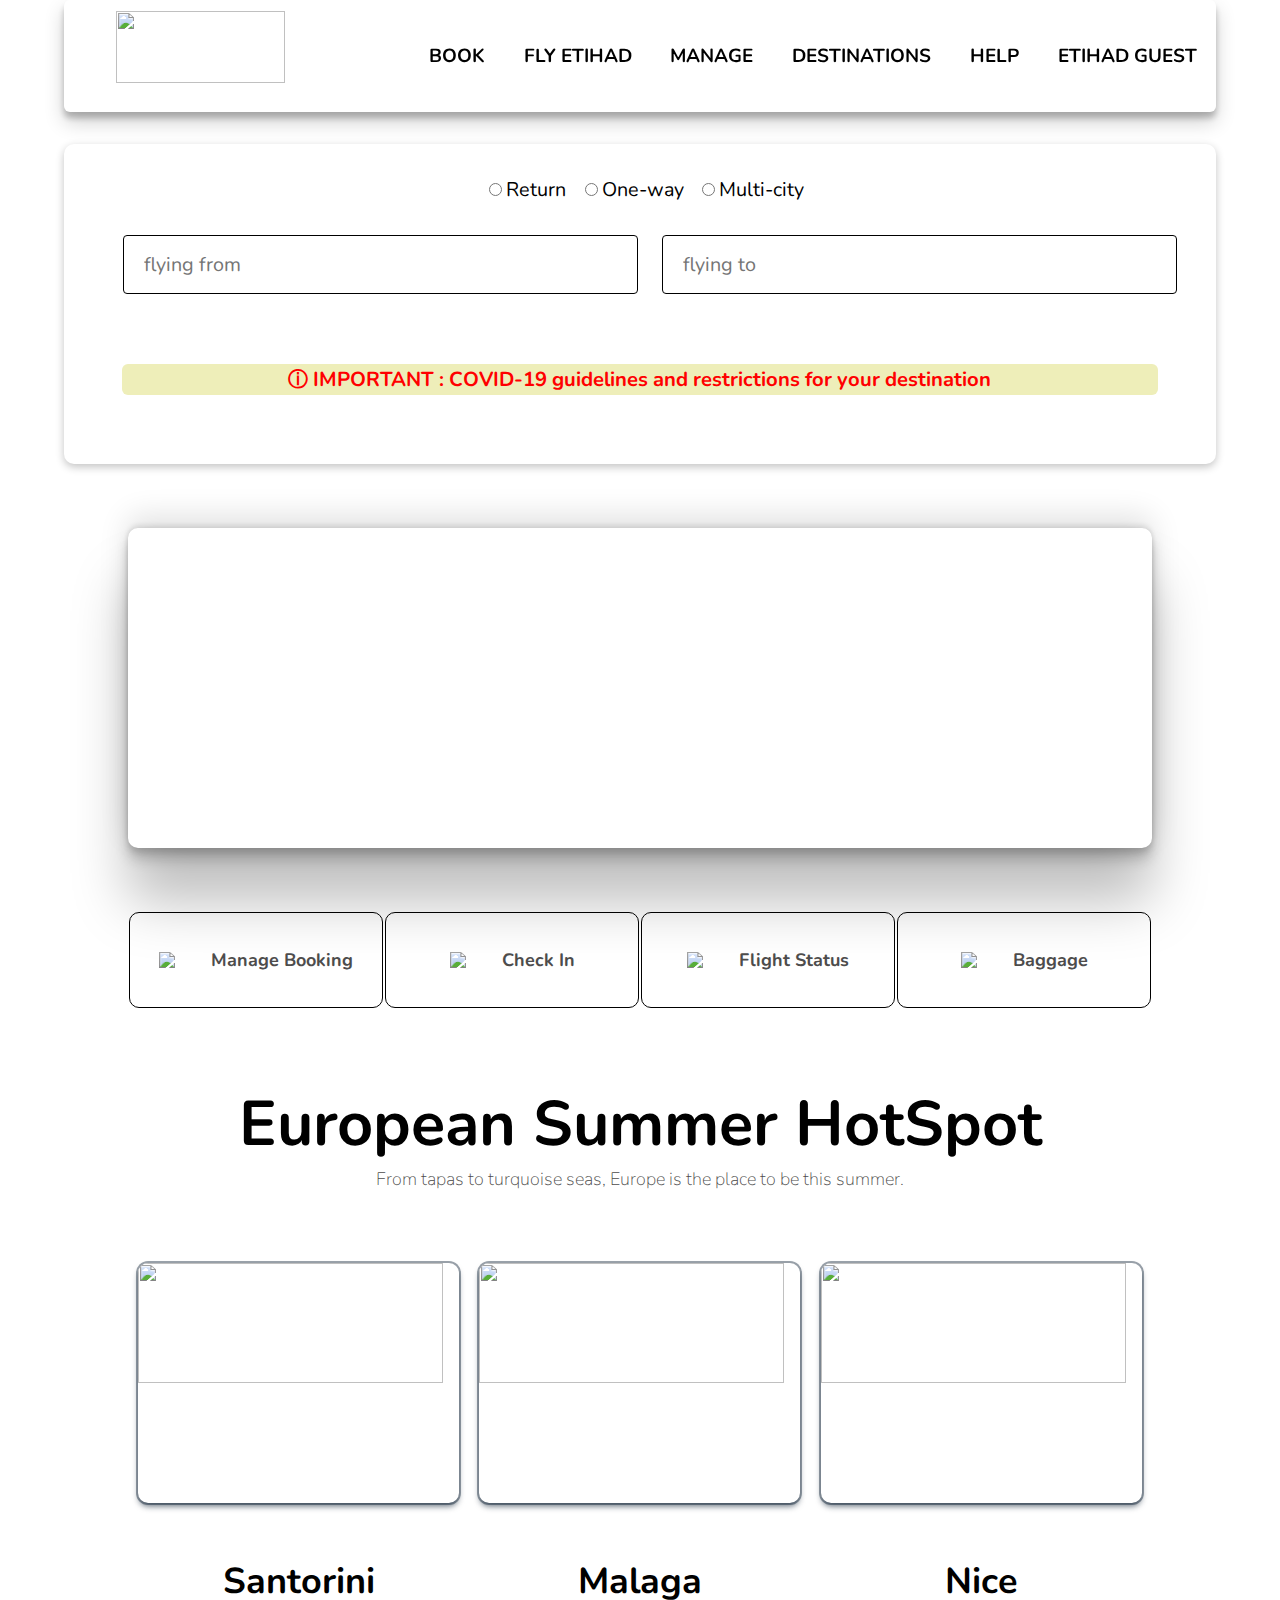
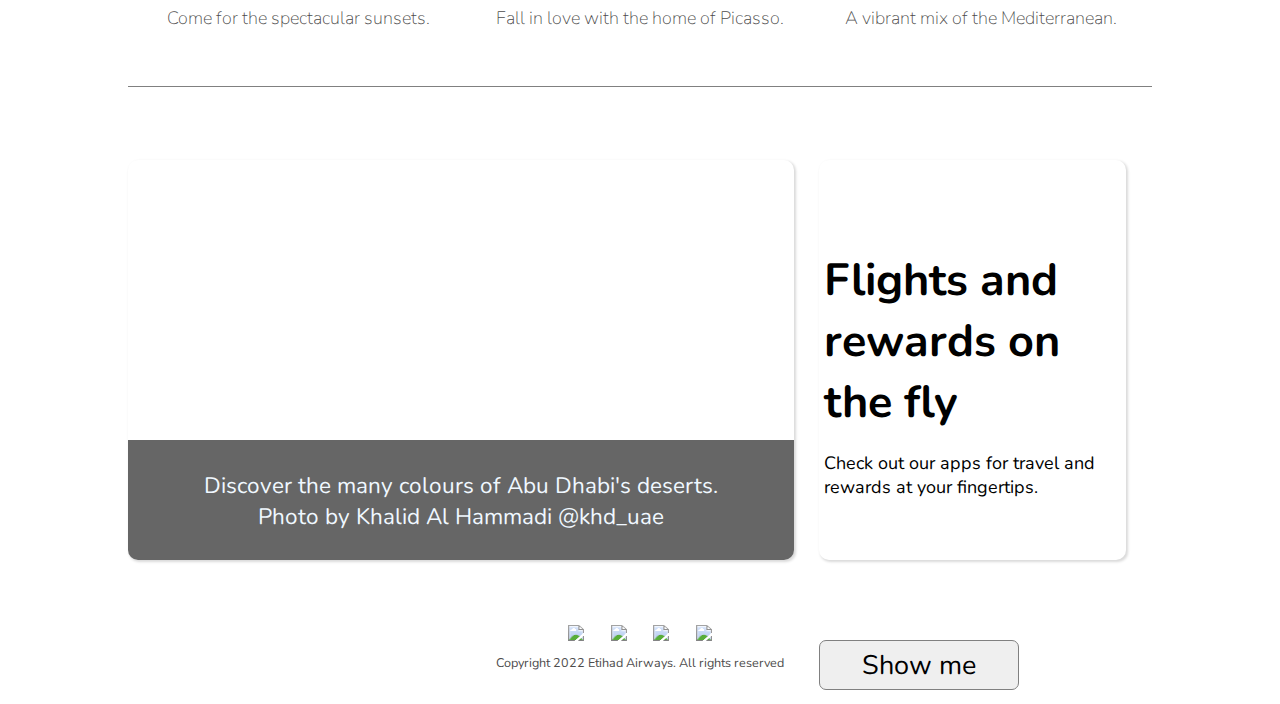
==== index.html @ 8c9165ef "Add files via upload" ====
<!DOCTYPE html>
<html lang="en">
<head>
    <meta charset="UTF-8">
    <meta http-equiv="X-UA-Compatible" content="IE=edge">
    <meta name="viewport" content="width=device-width, initial-scale=1.0">
    <link rel="stylesheet" href="style.css">
    <link rel="stylesheet" href="responsive.css">
    <title>Airline</title>
</head>
<body>
    <header>


         <div class="navbar">
            
         <div class="left">
            <img src="./images/logo.svg">
         </div> 

        <div class="navlinks"> 
            
        <ul>
         <li> <a href="#">  BOOK </a></li>  
         <li> <a href="#">  FLY ETIHAD  </a></li>  
         <li> <a href="#">  MANAGE </a></li>  
         <li> <a href="#">  DESTINATIONS  </a></li>   
         <li> <a href="#">  HELP  </a></li>  
         <li> <a href="#">  ETIHAD GUEST </a></li>  

        </ul>

        </div>
         </div>

    
<form>

    <div class="option" style="margin: 2em 0;">
   <input type="radio" name="flight" value="Return" id="radio-return"> <label for="radio-return"> Return </label> 
   <input type="radio" name="flight" value="One-way" id="radio-one"> <label for="radio-one"> One-way </label> 
   <input type="radio" name = "flight"  value="Multi-city" id="radio-multi"> <label for="radio-multi"> Multi-city </label> 

    </div>


   <div class="content">

<input type="text" class="box" placeholder="flying from ">
<input type="text" class="box" placeholder="flying to ">

   </div>

   <div class="covid">

    <h2> ⓘ  IMPORTANT : COVID-19 guidelines and restrictions for your destination </h2>
   </div>



</form>
    </header>

<div class="image">
</div>

<div class="links">

    <div class="col">

         <img src= "./images/new-homepage-manage-booking-icon.svg">
         <h2>Manage Booking</h2>
    </div>
    
    <div class="col">
           <img src= "./images/new-homepage-check-in-icon.svg">
           <h2>Check In</h2>
    </div>

    <div class="col">
           <img src= "./images/new-homepage-flight-status-icon.svg">
           <h2>Flight Status</h2> 
    </div>

    <div class="col">
           <img src= "./images/new-homepage-baggage-icon.svg">
           <h2>Baggage</h2>
    </div>
</div>
 
<div class="offers">
<h2 style="font-size: 7vmin;text-align: center;"> European Summer HotSpot </h2>
<h3 style="font-size: 2vmin;text-align: center; font-weight: 200; color: #4d4c4c;" >From tapas to turquoise seas, Europe is the place to be this summer.</h3>

<div class="row">
   <div class="city">
    
    <img src="./images/santorini-sunset-city_940x600.webp">
    <h2 >Santorini</h2>
    <h4 style="font-weight:100; font-size: 2vmin;color: #4d4c4c;">Come for the spectacular sunsets.</h4>
   </div>
   <div class="city">
   
    <img src="./images/malaga-hp-carousel-desktop.webp">
    <h2>Malaga</h2> 
      <h4 style="font-weight:100; font-size: 2vmin;color: #4d4c4c;">Fall in love with the home of Picasso.</h4>
   </div>
   <div class="city">
    <img src="./images/etihad-airways-will-operate-twiceweekly-flights-to-nice-during-the-summer-in-2022.webp">
    <h2>Nice</h2>
    <h4 style="font-weight:100; font-size: 2vmin;color: #4d4c4c;">A vibrant mix of the Mediterranean.</h4>

   </div>

</div>
 
</div>



<div class="rewards">

<div class="rewards_left">
<div class="headline">
<p style="font-size: 2.5vmin; padding: 30px; text-align: center; color: aliceblue;"> Discover the many colours of Abu Dhabi's deserts.<br>
    Photo by Khalid Al Hammadi @khd_uae</p>

</div>

</div >

<div class="rewards_right">

<h2> Flights and rewards 
on the fly</h2>

 <p>Check out our apps for travel and rewards at your fingertips.
    </p>

    <button >Show me</button>

</div >


</div>



   <footer style="margin-bottom: 1em;">
<div>
     <img src="./images/linkedin.svg">
    <img src="./images/icons8-twitter-circled.svg">
    <img src="./images/1164349_circle_instagram_logo_media_network_icon.png">
    <img src="./images/facebook.svg">
</div>
    
    <p style="margin-top: 0.5em; font-size: 1.4vmin;" >Copyright 2022 Etihad Airways. All rights reserved</p>
</footer>

  
</body>
</html>
---- style.css ----
@import url('https://fonts.googleapis.com/css2?family=Poppins&display=swap');
@import url('https://fonts.googleapis.com/css2?family=Manrope&family=Nunito&display=swap');
*{
    padding:0%;
    margin: 0%;
    box-sizing: border-box;
    /* font-family: 'Poppins', sans-serif; */
    font-family: 'Nunito', sans-serif;


}

header{
   /* background: url(./shawnanggg-j7bPYcOYJJs-unsplash.jpg),linear-gradient(to bottom, rgba(252, 252, 252, 0),rgba(0, 0, 0, 0.98)); */
   background-blend-mode: add;
   background-position:bottom;
   background-size: cover;
}
.navlinks ul {
    display: flex;
    list-style: none;
    width: 100%;
    justify-content: space-around;
}
.navlinks ul a {
    text-decoration: none;
    color: rgb(0, 0, 0);
    /* margin: 0 1.2em; */
    font-size: 2.1vmin;
    font-weight: bolder;
}

.navlinks ul a:hover{
    color: #c3b01c;
transition: 0.3s ease-in-out;
}

.navlinks{
/* background-color: aqua; */
width: 70%; height: 100%;
margin-left: auto;
display: flex;
justify-content: center;
align-items: center;
}

.navbar{
    display: flex;
    position: sticky;
    top: 0;
    background-color: #ffffff;
    height: 7em;
    /* border-bottom: 1px solid black; */
    width: 90%;
    margin: 0 auto;
    box-shadow: rgba(0, 0, 0, 0.19) 0px 10px 20px, rgba(0, 0, 0, 0.23) 0px 6px 6px;
    border-radius: 6px;
}

.left{
    /* background-color: brown; */
    width: 30%;
    height: 100%;
    display: flex;
    justify-content: center;
    align-items: center;
}

.left img{
    height: 80%;
    width: 70%;
    transition: 0.3s cubic-bezier(.68,-0.55,.27,1.55);
    cursor: pointer;
}
.left img:hover{
    transform: scale(1.1);
   
}

form{
    /* background-color: #4492d8; */
    height: 20em;
    width: 90%;
    display: flex;
    align-items: flex-end;
    margin: 0 auto;
    display: flex;
    align-items: center;
    /* justify-content: center; */
    flex-direction: column;
    box-shadow: rgba(0, 0, 0, 0.24) 0px 3px 8px;
    border-radius: 10px;
    margin-top: 2em;
}
 
input[type="radio"]{

margin-left:1em ;

}

label{
font-size: 2.2vmin;

}

.box{

  width: 26em;
height: 3em;
/* background-color: yellow; */
border-radius: 4px;
padding: 2px 20px;
margin-left: 1em;
font-size: 2.2vmin;
outline: none;
border: thin solid black;
}

.covid {
    width: 90%;
    margin: auto;
    background-color: #eeeeb9;
    border-radius: 6px;
    text-align: center;
    font-size: 1.5vmin;
    padding: 2px 4px;
    color: red;

}

.image{

    /* background-color: #4492d8; */
    height: 20em;
    width: 80%;
    margin: 4em auto;
    border-radius: 10px;
    background-image: url(./images/john-mcarthur-X_MOr6oa4-k-unsplash.jpg);
    background-size: cover;
    background-position:center;
    transition: 0.3s cubic-bezier(0.68, -0.55, 0.27, 1.55);
    cursor: pointer;
    box-shadow: rgba(0, 0, 0, 0.25) 0px 54px 55px, rgba(0, 0, 0, 0.12) 0px -12px 30px, rgba(0, 0, 0, 0.12) 0px 4px 6px, rgba(0, 0, 0, 0.17) 0px 12px 13px, rgba(0, 0, 0, 0.09) 0px -3px 5px;
}

.image:hover{
    transform: scale(1.03);
}

.links{
    width: 80%;
    height: 6em;
    /* background:cadetblue; */
    margin: 1em auto;
    display: flex;
    color: #4d4c4c;
   
}
.col{
    width: 25%;
    height: 100%;
    margin:0 1px ;
    border:thin solid black;
    display: flex;
    justify-content: center;
    align-items: center;
    transition: 0.3s ease-in-out;
    border-radius: 10px;
    cursor: pointer;
}

.col:hover{
    transform: scaleY(1.2);
}

.col h2{
    font-size: 2vmin;
    margin-left:2em ;
}

.offers{
    width: 80%;
    margin: 1em auto;
    /* background-color: #4492d8; */
    height: 45em;
    display: flex;
    justify-content: center;
    /* align-items: center; */
    flex-direction: column;
  
}
.row{
    width: 100%;
    height: 30em;
    /* background-color: aqua; */
    display: flex;
    margin-top: 1em;  
    border-bottom: thin gray solid;
}

.city{
    width: 33%;
    height: 100%;
    margin: 0 auto;
    /* background-color: blueviolet; */
    border-radius: 10px;
    display: flex;
    justify-content: center;
    align-items: center;
    flex-direction: column;
    
}
.city img{
    height: 50%;
    width: 95%;
    border-radius: 10px;
    cursor: pointer;
    transition: 0.2s linear;
    box-shadow: rgba(6, 24, 44, 0.4) 0px 0px 0px 2px, rgba(6, 24, 44, 0.65) 0px 4px 6px -1px, rgba(255, 255, 255, 0.08) 0px 1px 0px inset;
}

.city img:hover{
    transform: scaleX(1.05);
    box-shadow: rgb(38, 57, 77) 0px 20px 30px -10px;
}


.city h2{
    font-size: 4vmin;
    margin: 1.5em auto 0 auto;
}
.city h2,h4{
    text-align:center;
}




.rewards{

    width: 80%;
    height: 25em;
    margin: 0 auto;
    display: flex;
    margin-bottom: 3em;
   
}

.rewards_left{
    width: 65%;
    height: 100%;
    border-radius: 10px;
    background-image: url(./images/dubai.jpg);
    background-position: bottom;
    background-size: cover;
    box-shadow: rgba(0, 0, 0, 0.15) 1.95px 1.95px 2.6px;
    display: flex;
    align-items: end;
     overflow: hidden;
}


.headline{
    width: 100%;
    height: 30%;
    background-color: #100f0fa3;
}

.rewards_right{
   
    width: 30%;
    height: 100%;
    margin: 0 auto;
    border-radius: 10px;
    box-shadow: rgba(0, 0, 0, 0.15) 1.95px 1.95px 2.6px;
     
}
.rewards_right p{
    text-align: left;
    margin: 1em 5px 6px 5px;
    font-size: 2vmin;
}
.rewards_right h2{
    text-align: left;
    font-size: 5vmin;
    margin: 2em 5px 6px 5px;
}


.rewards button{
    width: 200px;
    height: 50px;
    cursor: pointer;
    transition:  0.3s ease-in-out;
    margin-top:5em ;
    font-size: 3vmin;
    border-radius: 7px;
    border: thin solid gray;

}
.rewards button:hover{
    background: linear-gradient(45deg,#0f0f41 0,#0f0f41 60%,#0f0f41 100%);
color: #fff;
border: 1px solid #fff;
}

footer{
    height: 5em;
    width: 100%;
    /* background-color: #c3b01c; */
    display: flex;
   justify-content: center;
    align-items: center;
    flex-direction: column;   
    color: #4d4c4c;
}
footer img{
    cursor: pointer;
    margin: 0 0.7em ;
    height: 2em;
}

footer img:hover{
    transform: scale(1.1);
}
---- responsive.css ----
@media screen and (max-width: 900px) {
    .navbar{
        flex-direction: column;
        height: 6em;
    }

    .left{
        width: 100%;
        height: 60%;
    }

    .left img{
        width: 10%;
        height: 60%;
    }
    .navlinks{
        width: 100%;
        height: 40%;
    }
}

@media screen and (max-width: 900px) {
    .links{
        flex-direction: column;
        height: 15em;
    }
    .col{
     width: 100%;
    }
    .col:hover{
        transform: scaleX(1.04);
    }
    .row{
        flex-direction: column;
    }
    .city{
        width: 100%;
    }
}

@media screen and (max-width: 900px) {
.image{
    height: 7em;
width: 80%;
}

}
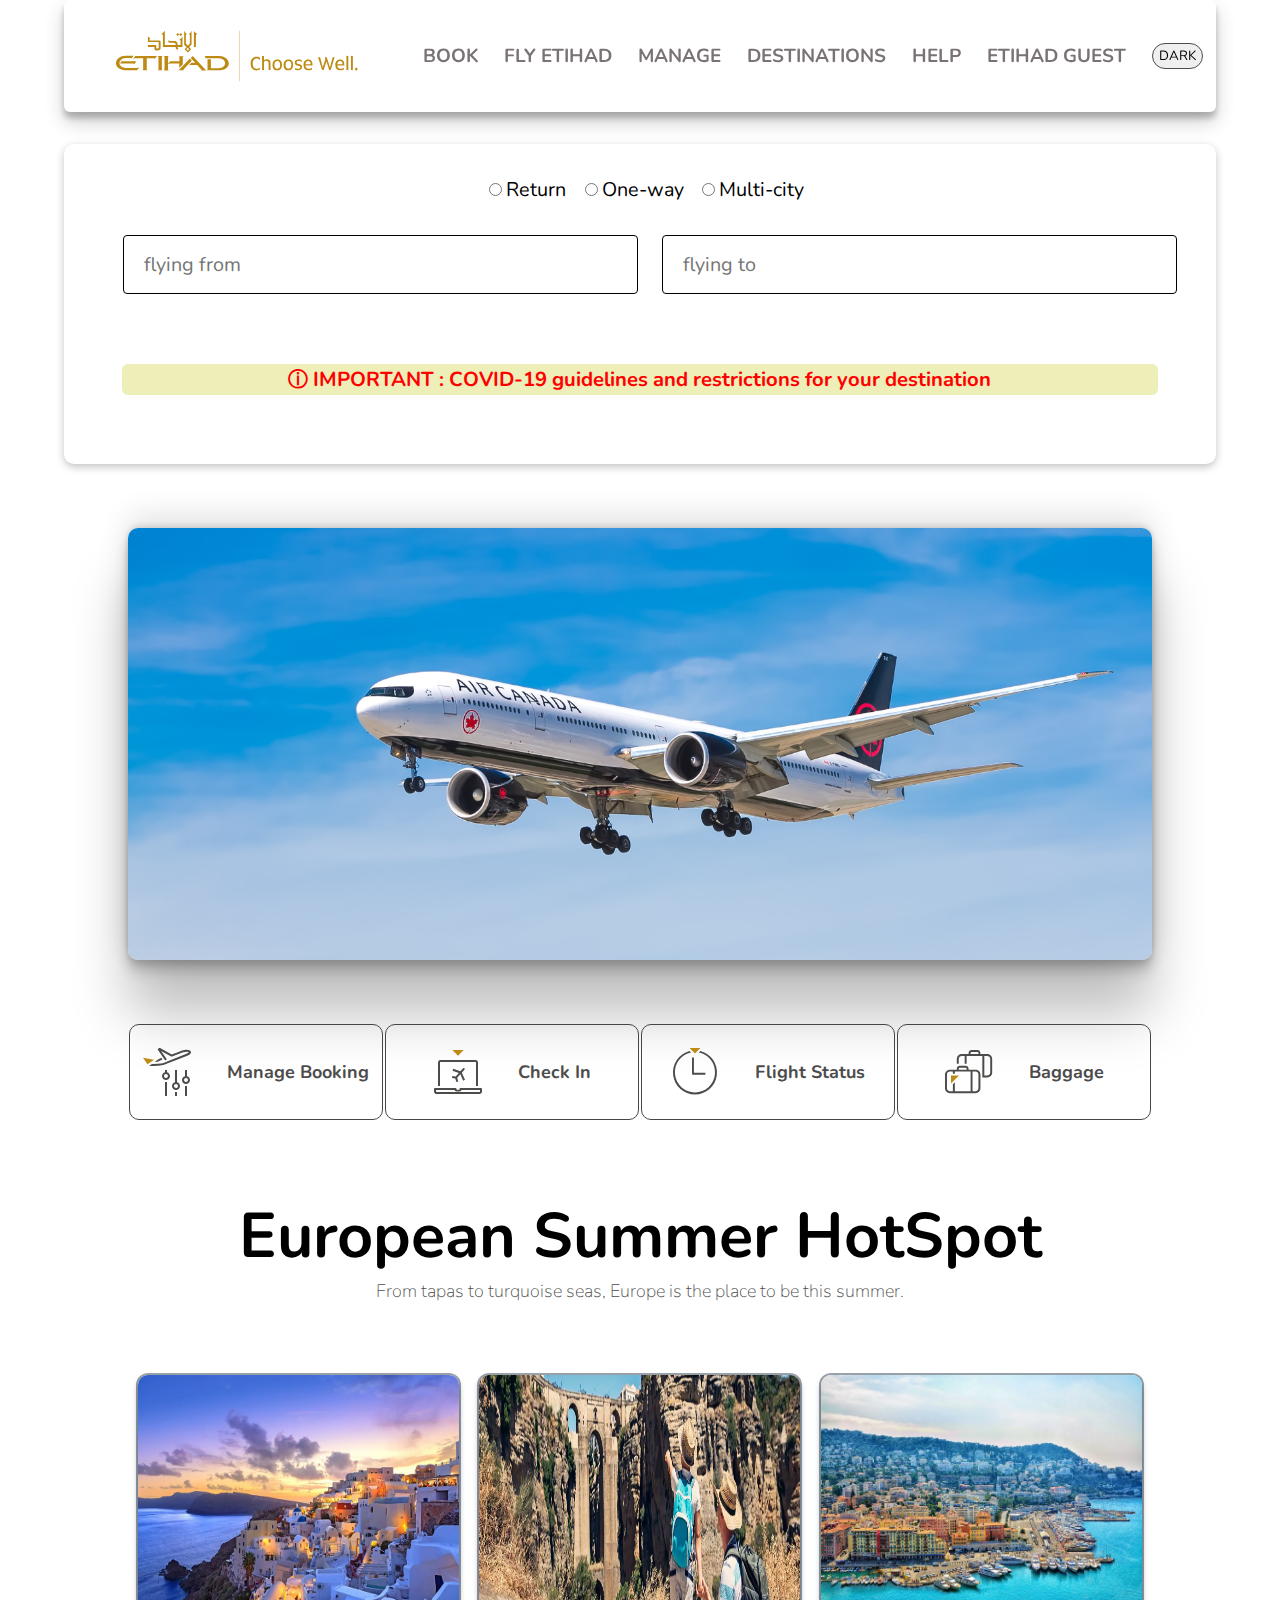
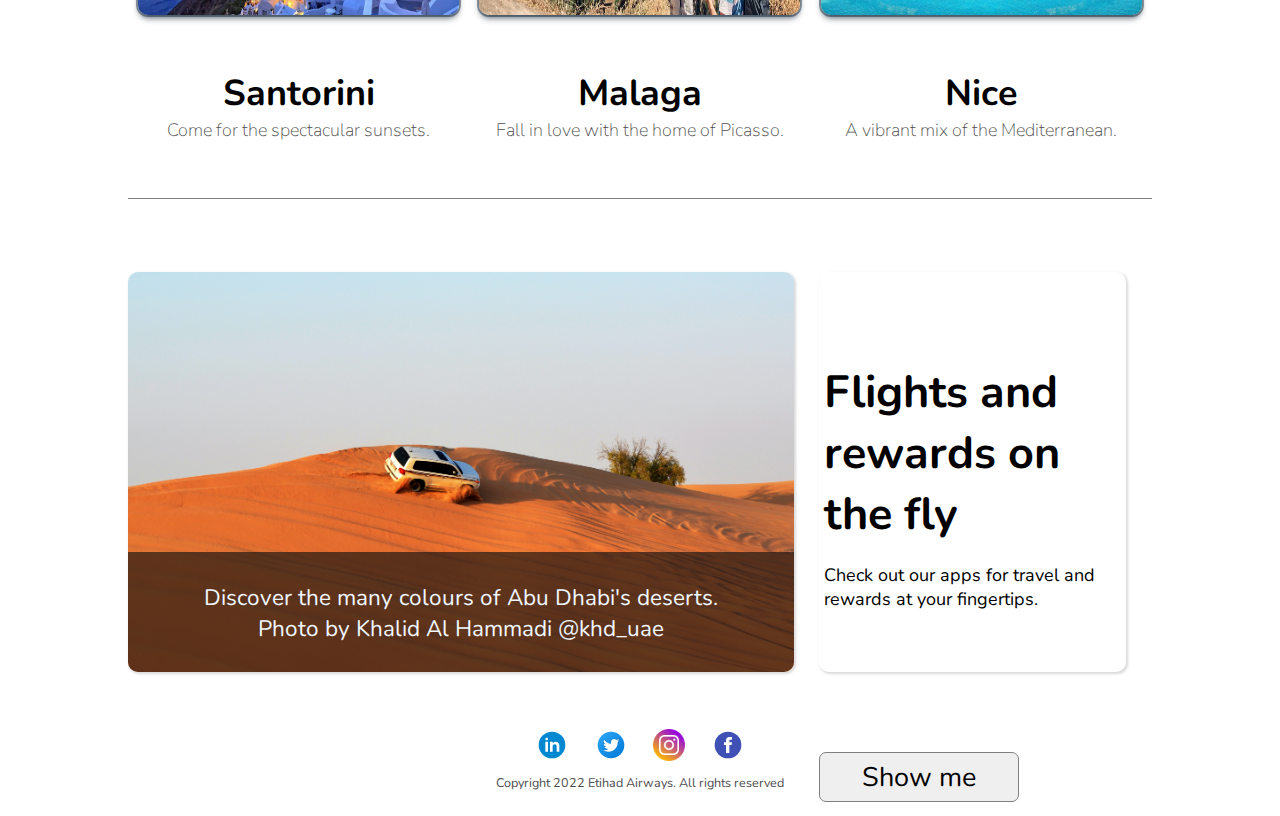
==== commit 78a06fa2: "Add files via upload" ====
--- a/index.html
+++ b/index.html
@@ -6,9 +6,10 @@
     <meta name="viewport" content="width=device-width, initial-scale=1.0">
     <link rel="stylesheet" href="style.css">
     <link rel="stylesheet" href="responsive.css">
+   
     <title>Airline</title>
 </head>
-<body>
+<body class="body" style="transition: 0.5s linear;">
     <header>
 
 
@@ -21,12 +22,14 @@
         <div class="navlinks"> 
             
         <ul>
-         <li> <a href="#">  BOOK </a></li>  
-         <li> <a href="#">  FLY ETIHAD  </a></li>  
-         <li> <a href="#">  MANAGE </a></li>  
-         <li> <a href="#">  DESTINATIONS  </a></li>   
-         <li> <a href="#">  HELP  </a></li>  
-         <li> <a href="#">  ETIHAD GUEST </a></li>  
+         <li> <a class="anchor"  href="#">  BOOK </a></li>  
+         <li> <a class="anchor" href="#">  FLY ETIHAD  </a></li>  
+         <li> <a class="anchor" href="#">  MANAGE </a></li>  
+         <li> <a  class="anchor "href="#">  DESTINATIONS  </a></li>   
+         <li> <a class="anchor" href="#">  HELP  </a></li>  
+         <li> <a class="anchor" href="#">  ETIHAD GUEST </a></li>  
+       
+         <button class="dark" > DARK </button>
 
         </ul>
 
@@ -62,6 +65,9 @@
     </header>
 
 <div class="image">
+
+
+
 </div>
 
 <div class="links">
@@ -157,6 +163,12 @@
     <p style="margin-top: 0.5em; font-size: 1.4vmin;" >Copyright 2022 Etihad Airways. All rights reserved</p>
 </footer>
 
-  
+
+
+
+
+
+
 </body>
-</html>+</html>
+<script src = "script.js" > </script>--- a/style.css
+++ b/style.css
@@ -24,7 +24,7 @@
 }
 .navlinks ul a {
     text-decoration: none;
-    color: rgb(0, 0, 0);
+    color: rgb(122, 115, 115);
     /* margin: 0 1.2em; */
     font-size: 2.1vmin;
     font-weight: bolder;
@@ -129,10 +129,14 @@
 
 }
 
+
+
 .image{
-
+     display: flex;
+     align-items: center;
+     justify-content: space-between;
     /* background-color: #4492d8; */
-    height: 20em;
+    height: 27em;
     width: 80%;
     margin: 4em auto;
     border-radius: 10px;
@@ -144,9 +148,6 @@
     box-shadow: rgba(0, 0, 0, 0.25) 0px 54px 55px, rgba(0, 0, 0, 0.12) 0px -12px 30px, rgba(0, 0, 0, 0.12) 0px 4px 6px, rgba(0, 0, 0, 0.17) 0px 12px 13px, rgba(0, 0, 0, 0.09) 0px -3px 5px;
 }
 
-.image:hover{
-    transform: scale(1.03);
-}
 
 .links{
     width: 80%;
@@ -161,7 +162,7 @@
     width: 25%;
     height: 100%;
     margin:0 1px ;
-    border:thin solid black;
+    border:thin solid  #494545;
     display: flex;
     justify-content: center;
     align-items: center;
@@ -325,3 +326,33 @@
     transform: scale(1.1);
 }
 
+
+
+
+.dark{
+ padding: 2px 6px;
+ border: #4d4c4c thin solid;
+ border-radius: 15px;
+ transition: 0.5s linear;
+ cursor: pointer;
+}
+
+.body-dark{
+    background-color: #181818;
+    color: white;
+}
+.navlinks-dark{
+    background-color: black;
+    color: white;
+}
+.navbar-dark{
+    background-color: black;
+    color: white;
+}
+.covid-dark{
+    background-color: rgb(78, 74, 74);
+}
+.box-dark{
+    background-color: rgb(78, 74, 74);
+   
+}
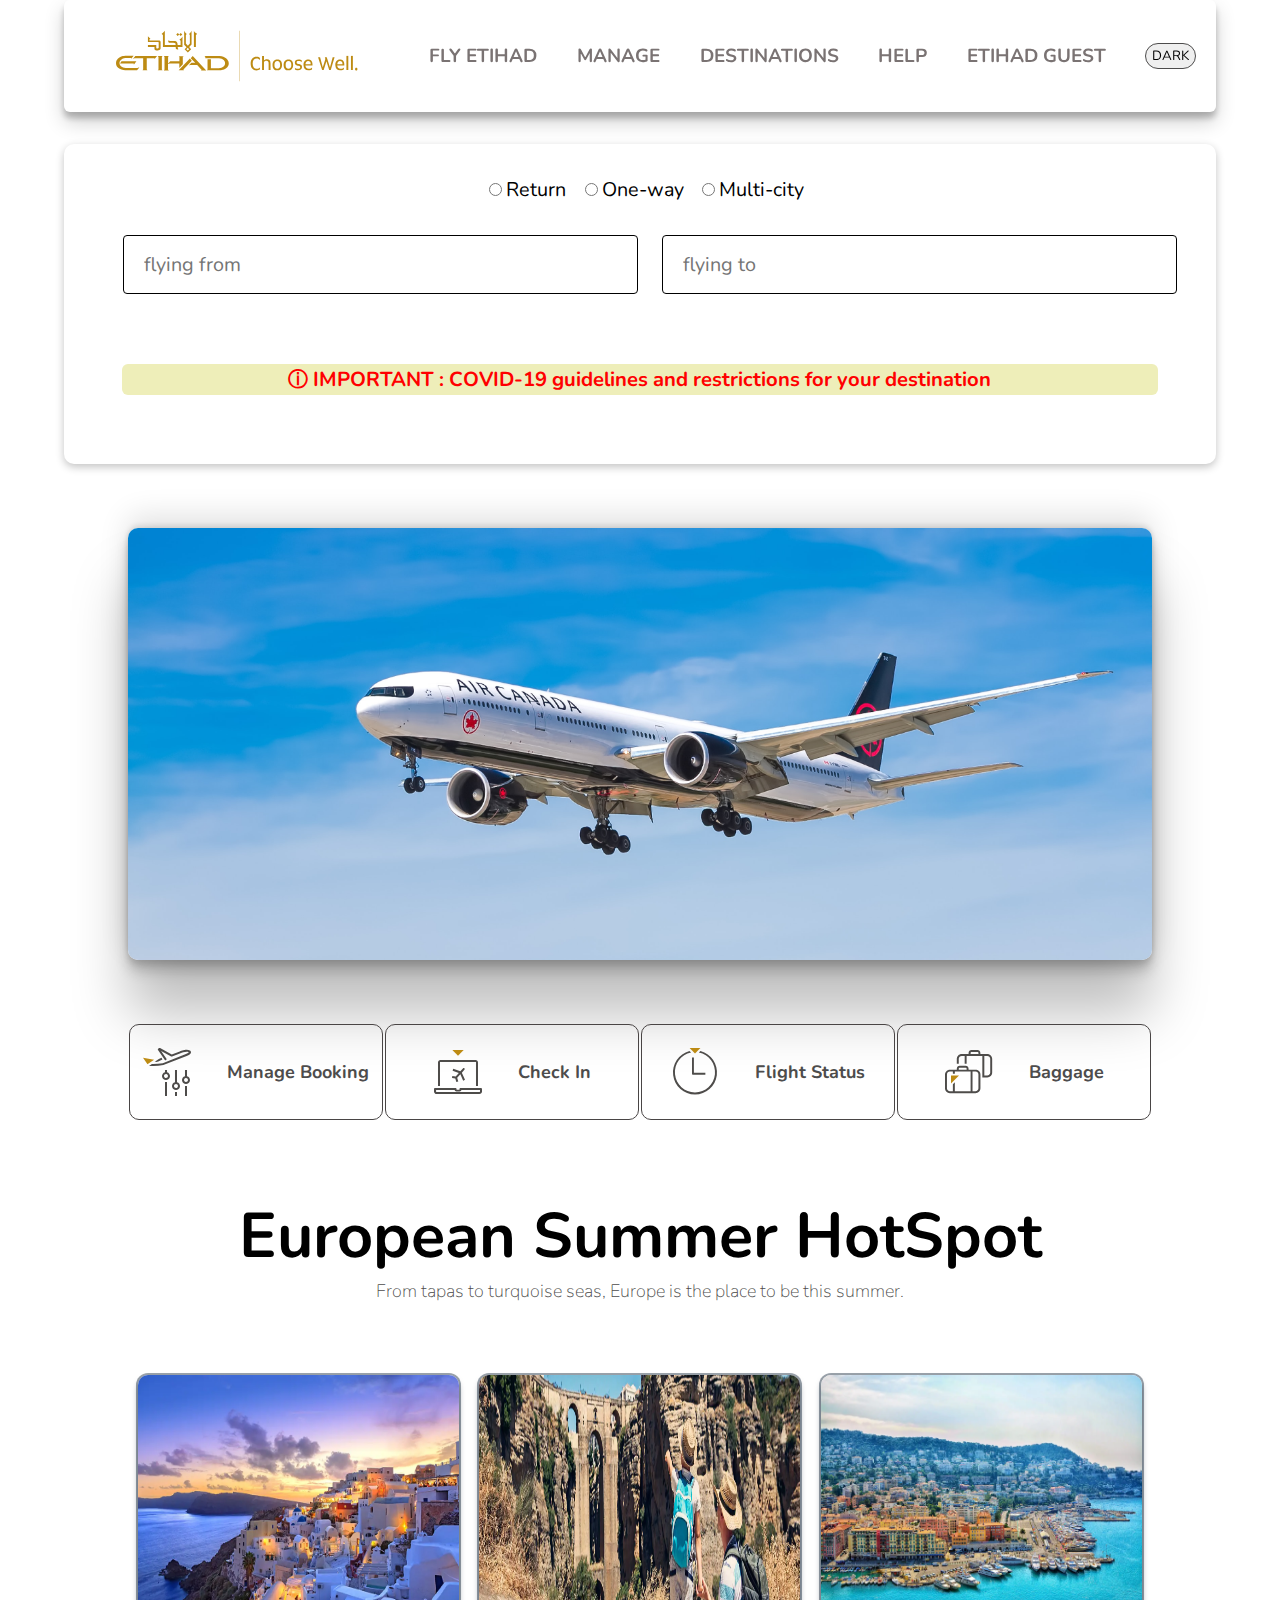
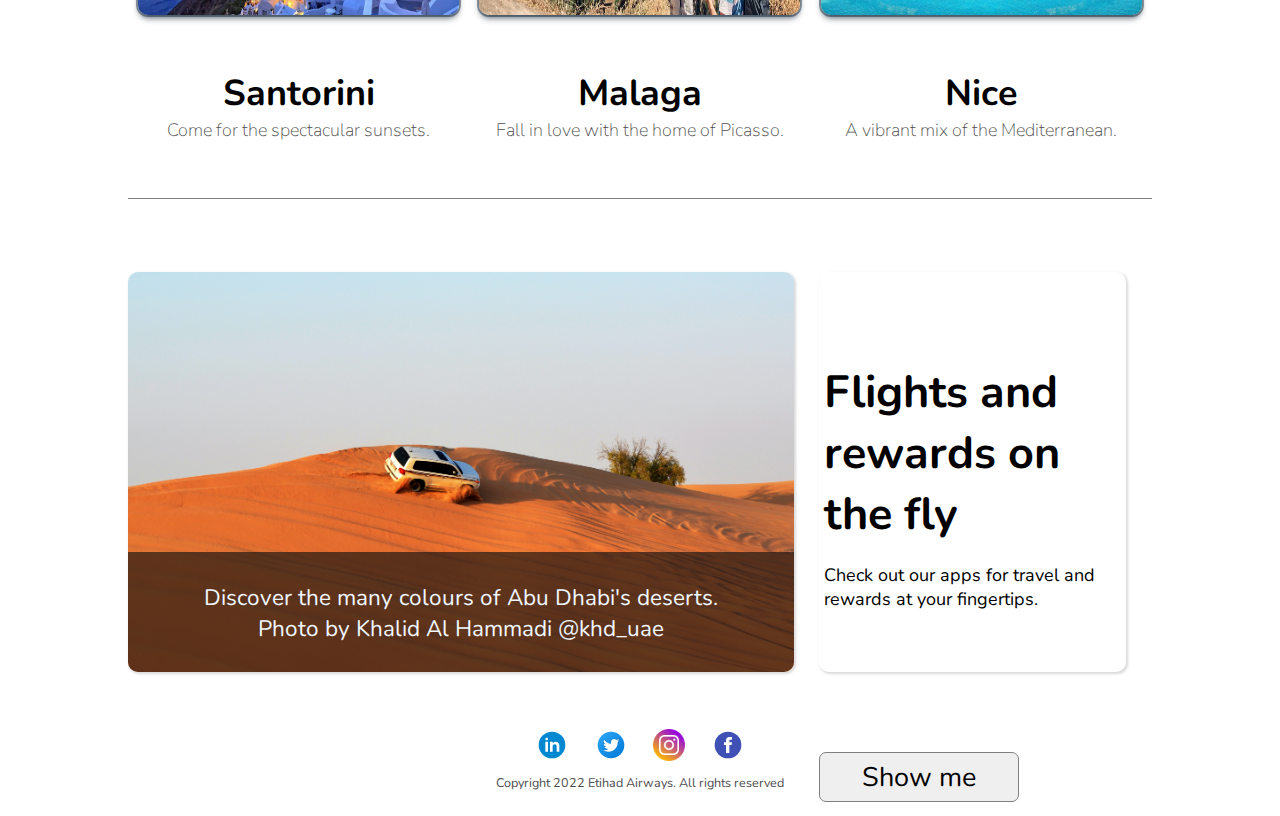
==== commit da75ad5a: "Update index.html" ====
--- a/index.html
+++ b/index.html
@@ -22,11 +22,11 @@
         <div class="navlinks"> 
             
         <ul>
-         <li> <a class="anchor"  href="#">  BOOK </a></li>  
-         <li> <a class="anchor" href="#">  FLY ETIHAD  </a></li>  
-         <li> <a class="anchor" href="#">  MANAGE </a></li>  
-         <li> <a  class="anchor "href="#">  DESTINATIONS  </a></li>   
-         <li> <a class="anchor" href="#">  HELP  </a></li>  
+<!--          <li> <a class="anchor"  href="#">  BOOK </a></li>   -->
+         <li> <a class="anchor" href="https://keshavmonga.github.io/keshav/">  FLY ETIHAD  </a></li>  
+         <li> <a class="anchor" href="https://jatindev2.github.io/jatin/">  MANAGE </a></li>  
+         <li> <a  class="anchor "href="destination1.html">  DESTINATIONS  </a></li>   
+         <li> <a class="anchor" href="https://kunalgarg867.github,io/kunal/">  HELP  </a></li>  
          <li> <a class="anchor" href="#">  ETIHAD GUEST </a></li>  
        
          <button class="dark" > DARK </button>
@@ -171,4 +171,4 @@
 
 </body>
 </html>
-<script src = "script.js" > </script>+<script src = "script.js" > </script>
